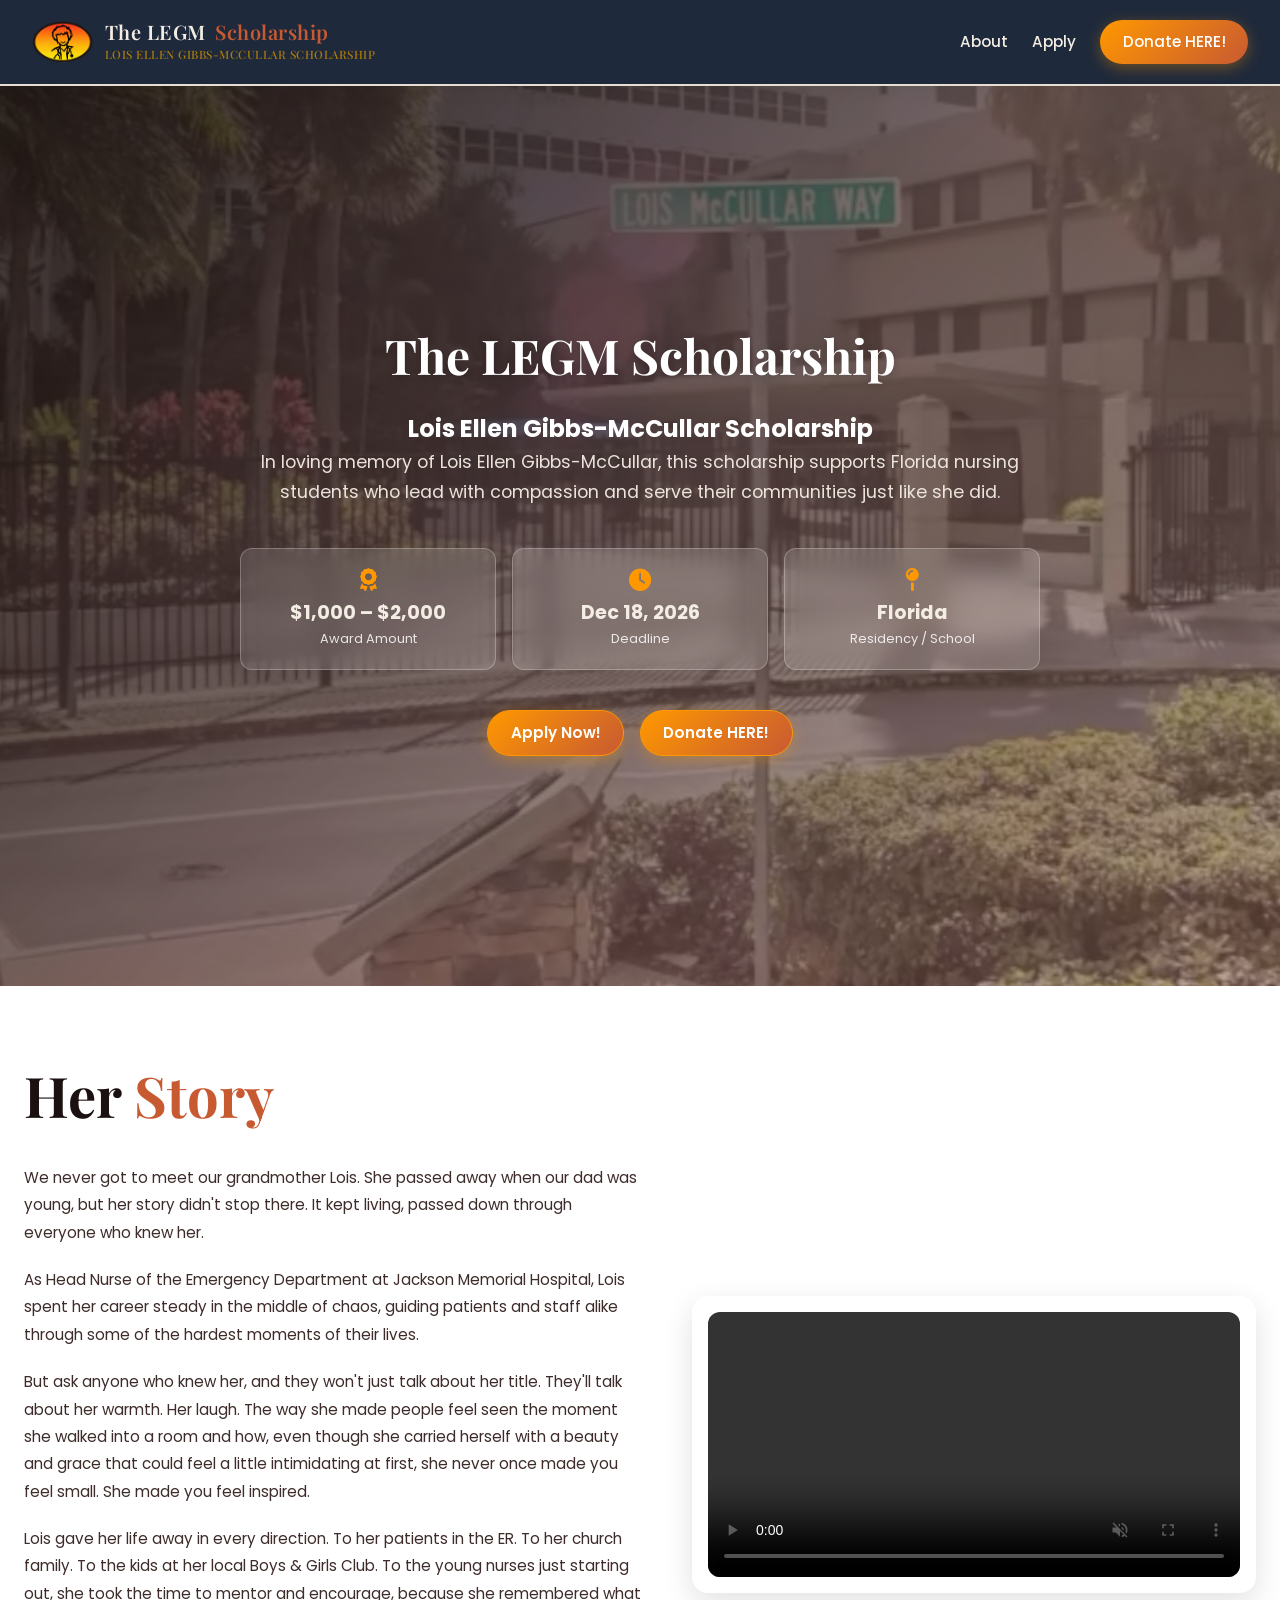
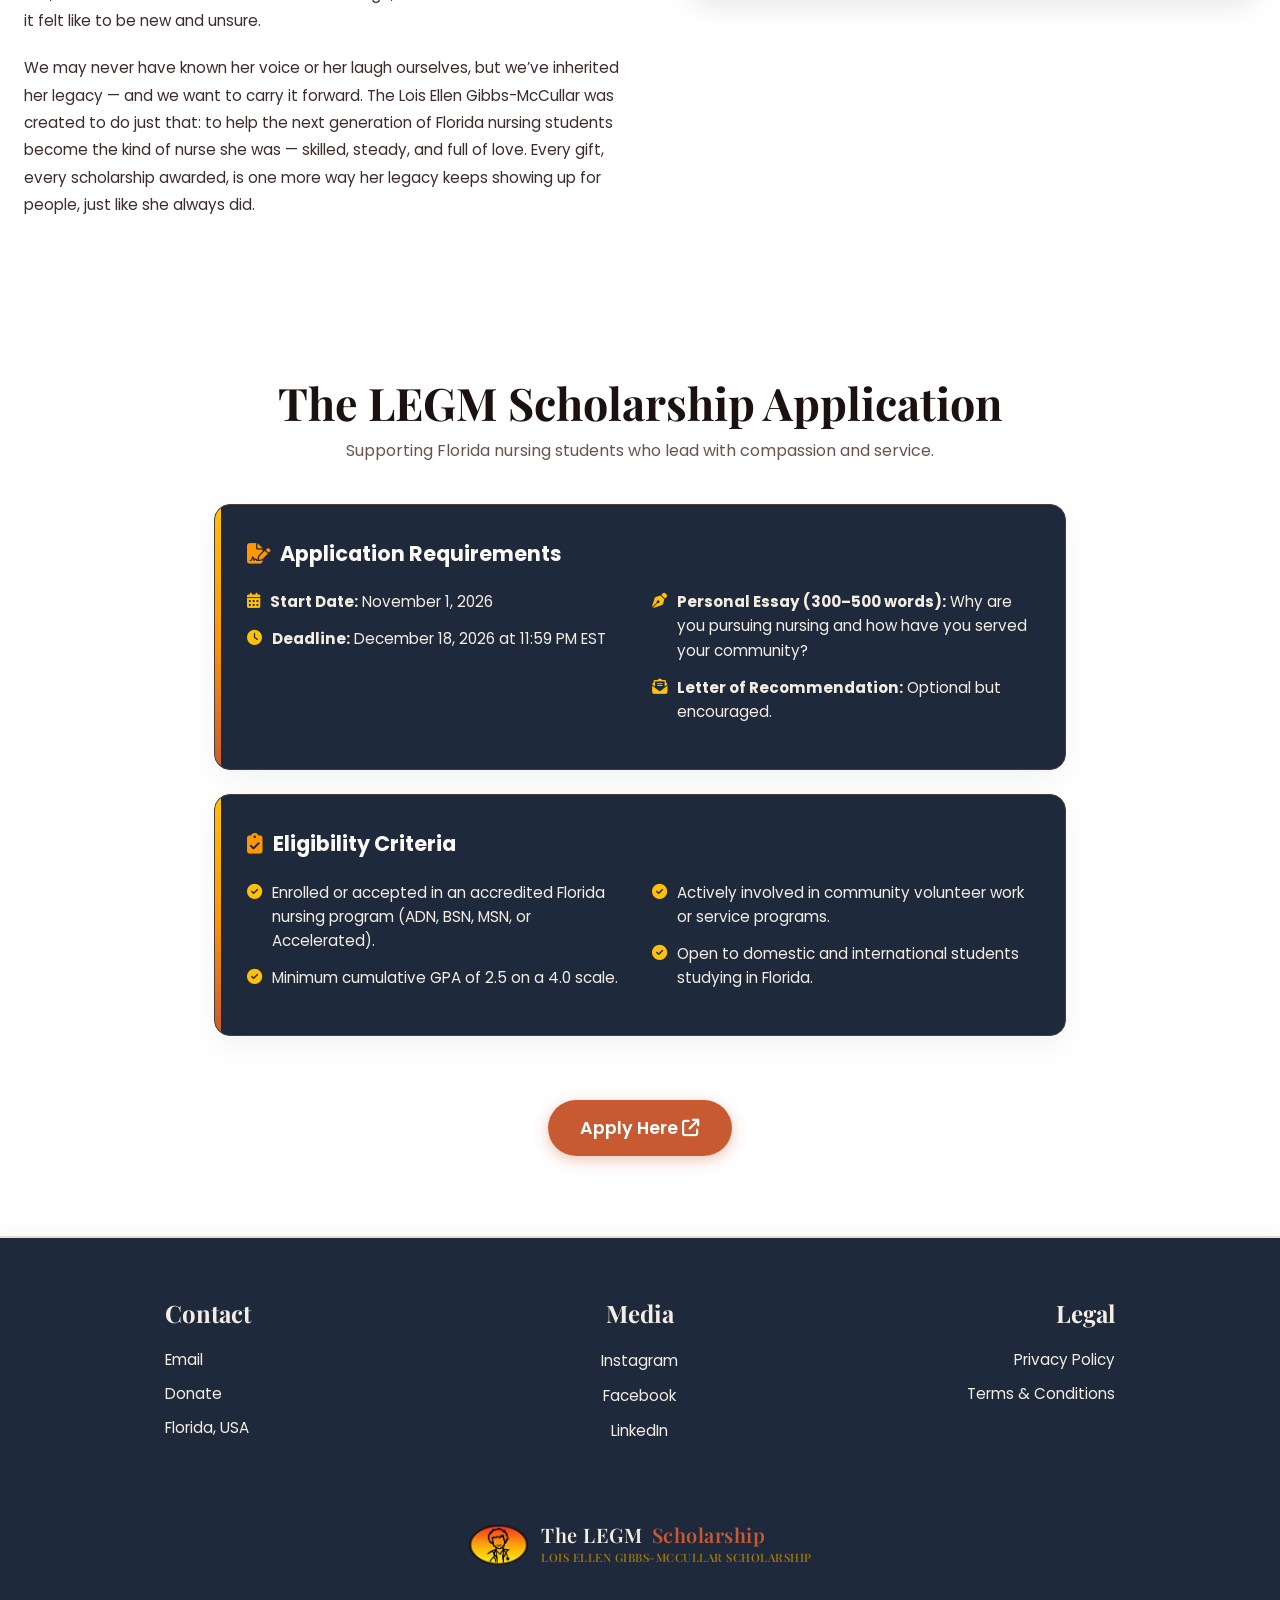
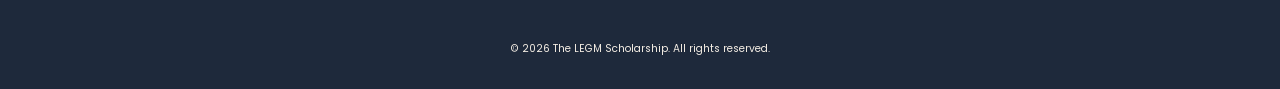
==== index.html @ d41ad4ac "Initial site" ====
<!-- Title: Lois Ellen Gibbs-McCullar Scholarship
     File: index.html
     Date: October 27, 2026 -->

<!DOCTYPE html>
<html lang="en">
<head>
    <meta charset="UTF-8">
    <title>The Lois Scholarship | Home</title>
    <meta name="viewport" content="width=device-width, initial-scale=1.0">
    <link rel="icon" type="image/png" href="images/logo.png">
    <link rel="stylesheet" href="https://cdnjs.cloudflare.com/ajax/libs/font-awesome/6.4.0/css/all.min.css">
    <link rel="preconnect" href="https://fonts.googleapis.com">
    <link rel="preconnect" href="https://fonts.gstatic.com" crossorigin>
    <link href="https://fonts.googleapis.com/css2?family=Playfair+Display:ital,wght@0,600;1,400&family=Poppins:wght@300;400;500;600;700&display=swap" rel="stylesheet">
    <link rel="stylesheet" href="styles.css">
</head>
<body>
    <div class="main">
        <!-- Sticky Navigation -->
        <nav class="navbar">
            <a href="index.html" class="logo-link">
                <img src="images/logo.png" alt="The Lois Scholarship Logo" class="nav-logo-img">
                <div class="logo">
                   <div class="logo-title">The LEGM <span>Scholarship</span></div>
                   <span class="logo-subtext">Lois Ellen Gibbs-McCullar Scholarship</span>
                </div>
            </a>
            <ul class="nav-links">
                <li><a href="#about">About</a></li>
                <li><a href="#apply">Apply</a></li>
                <li><a href="https://givebutter.com/loismemorialscholarship" class="btn donate-btn">Donate HERE!</a></li>
            </ul>
        </nav>

        <!-- SECTION 1: HERO -->
        <section id="home" class="hero snap-section">

            <img src="images/street.jpg" alt="LEGM sign" class="back-image"
                style="position: absolute; top:0; left:0; width: 100%; height: 100%; object-fit:cover; z-index:1;">

            <video autoplay muted playsinline class="back-video">
                <source src="images/students.mp4" type="video/mp4">
            </video>

            <div class="hero-overlay"></div>

            <div class="hero-content">
                <h1><strong>The LEGM Scholarship</strong></h1>
                <h2>Lois Ellen Gibbs-McCullar Scholarship</h2>
                <p class="mission-statement">
                    In loving memory of Lois Ellen Gibbs-McCullar, this scholarship supports 
                    Florida nursing students who lead with compassion and serve their communities just like she did.
                </p>
               
                <!-- Stats Grid -->
                <div class="stats-grid">
                    <div class="stat-card">
                        <i class="fa-solid fa-award stat-icon"></i>
                        <div class="stat-title">$1,000 – $2,000</div>
                        <div class="stat-subtitle">Award Amount</div>
                    </div>
                    <div class="stat-card">
                        <i class="fa-solid fa-clock stat-icon"></i>
                        <div class="stat-title">Dec 18, 2026</div>
                        <div class="stat-subtitle">Deadline</div>
                    </div>
                    <div class="stat-card">
                        <i class="fa-solid fa-map-pin stat-icon"></i>
                        <div class="stat-title">Florida</div>
                        <div class="stat-subtitle">Residency / School</div>
                    </div>
                </div>

                <div class="hero-btns">
                    <a href="#apply" class="btn primary-btn">Apply Now!</a>
                    <a href="https://givebutter.com/loismemorialscholarship" class="btn secondary-btn">Donate HERE!</a>
                </div>
            </div>
        </section>

        <!-- SECTION 2: ABOUT -->
        <section id="about" class="about-container snap-section">
            <div class="about-grid">
                <!-- Left Narrative Column -->
                <div class="about-content">
                    <h2>Her <span>Story</span></h2>
                    <p class="story-paragraph">
                        We never got to meet our grandmother Lois. She passed away when our dad was young, but her story didn't stop there. It kept living, passed down through everyone who knew her.
                    </p>
                    <p class="story-paragraph">
                        As Head Nurse of the Emergency Department at Jackson Memorial Hospital, Lois spent her career steady in the middle of chaos, guiding patients and staff alike through some of the hardest moments of their lives.
                    </p>
                    <p class="story-paragraph">
                        But ask anyone who knew her, and they won't just talk about her title. They'll talk about her warmth. Her laugh. The way she made people feel seen the moment she walked into a room and how, even though she carried herself with a beauty and grace that could feel a little intimidating at first, she never once made you feel small. She made you feel inspired.
                    </p>
                    <p class="story-paragraph">
                        Lois gave her life away in every direction. To her patients in the ER. To her church family. To the kids at her local Boys & Girls Club. To the young nurses just starting out, she took the time to mentor and encourage, because she remembered what it felt like to be new and unsure.
                    </p>
                    <p class="story-paragraph">
                        We may never have known her voice or her laugh ourselves, but we’ve inherited her legacy — and we want to carry it forward. The Lois Ellen Gibbs-McCullar was created to do just that: to help the next generation of Florida nursing students become the kind of nurse she was — skilled, steady, and full of love. Every gift, every scholarship awarded, is one more way her legacy keeps showing up for people, just like she always did.
                    </p>
                </div>

                <!-- Right Photo/Slideshow Column -->
                <div class="about-media">
                    <div class="slideshow-box">
                        <video class="slideshow-video" autoplay muted loop playinsline controls preload="metadata" >
                            <source src="images/slideshow.mp4" type="video/mp4">
                        </video>
                    </div>
                </div>
            </div>
        </section>

        <!-- SECTION 3: APPLY -->
        <section id="apply" class="apply-container snap-section">
            <div class="page-header">
                <h1><strong>The LEGM Scholarship Application</strong></h1>
                <p>Supporting Florida nursing students who lead with compassion and service.</p>
            </div>

            <!-- Criteria Card 1: Requirements & Submissions -->
            <div class="info-card">
                <div class="card-accent"></div>
                <h2><i class="fa-solid fa-file-signature"></i> Application Requirements</h2>
                <div class="criteria-grid">
                    <ul>
                        <li>
                            <i class="fa-solid fa-calendar-days check-icon"></i>
                            <span><strong>Start Date:</strong> November 1, 2026</span>
                        </li>
                        <li>
                            <i class="fa-solid fa-clock check-icon"></i>
                            <span><strong>Deadline:</strong> December 18, 2026 at 11:59 PM EST</span>
                        </li>
                    </ul>
                    <ul>
                        <li>
                            <i class="fa-solid fa-pen-nib check-icon"></i>
                            <span><strong>Personal Essay (300–500 words):</strong> Why are you pursuing nursing and how have you served your community?</span>
                        </li>
                        <li>
                            <i class="fa-solid fa-envelope-open-text check-icon"></i>
                            <span><strong>Letter of Recommendation:</strong> Optional but encouraged.</span>
                        </li>
                    </ul>
                </div>
            </div>

            <!-- Criteria Card 2: Overview & Dates -->
            <div class="info-card">
                <div class="card-accent"></div>
                <h2><i class="fa-solid fa-clipboard-check"></i> Eligibility Criteria</h2>
                <div class="criteria-grid">
                    <ul>
                        <li>
                            <i class="fa-solid fa-circle-check check-icon"></i>
                            <span>Enrolled or accepted in an accredited Florida nursing program (ADN, BSN, MSN, or Accelerated).</span>
                        </li>
                        <li>
                            <i class="fa-solid fa-circle-check check-icon"></i>
                            <span>Minimum cumulative GPA of 2.5 on a 4.0 scale.</span>
                        </li>
                    </ul>
                    <ul>
                        <li>
                            <i class="fa-solid fa-circle-check check-icon"></i>
                            <span>Actively involved in community volunteer work or service programs.</span>
                        </li>
                        <li>
                            <i class="fa-solid fa-circle-check check-icon"></i>
                            <span>Open to domestic and international students studying in Florida.</span>
                        </li>
                    </ul>
                </div>
            </div>

            <!-- Apply Button linking to Google Form -->
            <div class="cta-center">
                <a href="https://docs.google.com/forms/d/e/1FAIpQLScjg8ZA2EjLkrq7phzLdWH004z3dIGxTHltEd-96Vn07pRfsg/viewform?usp=header" class="btn apply-now-btn" target="_blank" rel="noopener noreferrer">
                    Apply Here <i class="fa-solid fa-arrow-up-right-from-square"></i>
                </a>
            </div>
        </section>
    </div>

    <!-- Footer -->
    <footer class="footer-content">
        <div class="footer-container">
          
            <div class="footer-top">
                <div class="footer-col left-col">
                    <h3>Contact</h3>
                    <p><a href="mailto:loismccullarscholarship@gmail.com">Email</a></p>
                    <p><a href="https://givebutter.com/loismemorialscholarship" target="_blank" rel="noopener noreferrer">Donate</a></p>
                    <p>Florida, USA</p>
                </div>

                <div class="footer-col center-col">
                    <h3>Media</h3>
                    <ul class="footer-links">
                        <li><a href="https://www.instagram.com/loisscholarship/" target="_blank" rel="noopener noreferrer">Instagram</a></li>
                        <li><a href="https://www.facebook.com/loisscholarship/" target="_blank" rel="noopener noreferrer">Facebook</a></li>
                        <li><a href="https://www.linkedin.com/company/lois-ellen-gibbs-mccullar-scholarship/?viewAsMember=true" target="_blank" rel="noopener noreferrer">LinkedIn</a></li>
                    </ul>
                </div>
                
                <div class="footer-col right-col">
                    <h3>Legal</h3>
                    <p><a href="privacy.html">Privacy Policy</a></p>
                    <p><a href="terms.html">Terms & Conditions</a></p>
                </div>
            </div>

            <div class="footer-bottom">
                <a href="#home" class="logo-link">
                    <img src="images/logo.png" alt="The Lois Scholarship Logo" class="nav-logo-img">
                    <div class="logo">
                        <div class="logo-title">The LEGM <span>Scholarship</span></div>
                   <span class="logo-subtext">Lois Ellen Gibbs-McCullar Scholarship</span>
               
                    </div>
                </a>
                <p class="copyright">&copy; 2026 The LEGM Scholarship. All rights reserved.</p>
            </div>
        </div>
    </footer>
    <script src="header.js"></script>
    <script src="hero-intro.js"></script>
</body>
</html>
---- styles.css ----
/*  Title: Lois Ellen Gibbs-McCullar Scholarship
    File: styles.css
    Date: October 27, 2026 */

:root { 
  /* MASTER PALETTE (Warm Earth & Logo-Aligned: Espresso, Warm Amber, Terracotta, Cream) */
  --palette-espresso: #1B1110;          /* Deep Logo Border Color */
  --palette-dark-charcoal: #2D2322;    /* Secondary Dark / Card Backgrounds */
  --palette-warm-brown: #5A423E;       /* Rich Brown for Text/Headings */
  --palette-terracotta: #C85A32;       /* Deep Warm Accent / Primary Buttons */
  --palette-amber: #FF9800;            /* Vibrant Logo-Matching Amber/Orange */
  --palette-yellow-gold: #FFC107;      /* Logo Yellow / Highlights */
  --palette-cream: #FCF9F5;            /* Warm Cream Background */
  --palette-cream-soft: #F4EDE4;       /* Soft Light Beige */
  --palette-header-footer: #1E293B;     /* Warm Soft Cream for Header & Footer */
  --palette-header-footer-border: #334155;

  /* NAVIGATION BAR SPECIFICS (Warm Soft Cream Header with Logo-Coordinated Accents) */
  --nav-bg-start: var(--palette-header-footer);
  --nav-bg-end: var(--palette-header-footer);
  --nav-bottom-border: #E6DDD3;                  /* Soft framing border line */
  --nav-logo-text: var(--palette-espresso);     /* Logo text color */
  --nav-logo-accent: var(--palette-terracotta);   /* Logo highlighted word */
  --nav-link-color: var(--palette-cream-soft);    /* Default nav link color */
  --nav-link-hover: var(--palette-terracotta);    /* Hover state for nav links */

  /* HERO SECTION SPECIFICS*/
  --hero-overlay-start: rgba(27, 17, 16, 0.85);
  --hero-overlay-mid: rgba(90, 66, 62, 0.75);
  --hero-overlay-end: rgba(138, 98, 90, 0.55);
  --hero-heading-color: #FFFFFF;
  --hero-subtext-color: var(--palette-cream-soft);
  --hero-stat-card-bg: rgba(255, 255, 255, 0.12);
  --hero-stat-card-border: rgba(255, 255, 255, 0.25);
  --hero-stat-icon: var(--palette-amber);    /* Icons inside hero stat cards */
  --hero-stat-title: var(--palette-cream-soft);   /* Stat card titles (numbers) */
  
  /* BUTTON SPECIFICS */
  --btn-donate-bg-start: var(--palette-amber);
  --btn-donate-bg-end: var(--palette-terracotta);
  --btn-primary-bg-start: var(--palette-terracotta);
  --btn-primary-bg-end: var(--palette-terracotta);
  --btn-apply-bg-start: var(--palette-terracotta);
  --btn-apply-bg-end: var(--palette-terracotta);
  --btn-secondary-border: #FFFFFF;
  --btn-secondary-hover-bg: rgba(255, 255, 255, 0.15); /*DONATE HERE HERO SEC */

  /* ABOUT SECTION SPECIFICS*/
  --about-heading-main: var(--palette-espresso);   /* Main title ("Her Story") */
  --about-heading-span: var(--palette-terracotta);     /* Highlighted word ("Story") */
  --about-text-color: #3D2C2A;
  --slideshow-box-bg: transparent;
  --slideshow-border: var(--palette-amber);

  /* APPLY SECTION SPECIFICS */
  --apply-heading: var(--palette-espresso);
  --apply-subheading: #6B524E;
  --apply-card-bg: #1E293B;
  --apply-card-border: #4A3B38;
  --apply-card-title: var(--palette-cream);
  --apply-card-icon: var(--palette-amber);        /* Icons in card headers */
  --apply-check-icon: var(--palette-yellow-gold);       /* Checkmarks in criteria list */
  --card-accent-top: var(--palette-yellow-gold);      /* Vertical card accent bar gradient */
  --card-accent-mid: var(--palette-amber);
  --card-accent-bottom: var(--palette-terracotta);

  /* PRIVACY SECTION SPECIFICS */
  --privacy-text-color: #3D2C2A;
  --privacy-heading-color: var(--palette-espresso);

  /* FOOTER SPECIFICS (Warm Soft Cream Footer) */
  --footer-bg-start: var(--palette-header-footer);
  --footer-bg-end: var(--palette-header-footer);
  --footer-border-top: #E6DDD3;
  --footer-heading: var(--palette-cream-soft);    /* Footer H3 column headers */
  --footer-link-color: var(--palette-cream-soft);   /* Footer text & links */
  --footer-link-hover: var(--palette-terracotta);
  --footer-icon: var(--palette-terracotta);       /* Footer contact icons */
  --footer-divider: rgba(27, 17, 16, 0.1);
  --footer-copyright: var(--palette-cream-soft);

  /* GLOBAL / BASE SPECIFICS */
  --bg-body-gradient-top: var(--palette-cream);
  --bg-body-gradient-mid: var(--palette-cream-soft);
  --bg-body-gradient-bottom: #E8DED1;
  --font-main: 'Poppins', sans-serif;
  --font-serif: 'Playfair Display', Georgia, serif;
}

/*  Base Layout  */
* {
  box-sizing: border-box;
  margin: 0;
  padding: 0;
}

html {
  scroll-behavior: smooth;
  scroll-snap-type: y proximity;
}

body {
  font-family: var(--font-main);
  background: linear-gradient(180deg, var(--bg-body-gradient-top) 0%, var(--bg-body-gradient-mid) 50%, var(--bg-body-gradient-bottom) 100%);
  background-attachment: fixed;
  color: var(--about-text-color);
  line-height: 1.6;
}

.main {
  min-height: 100vh;
  display: flex;
  flex-direction: column;
}

.snap-section {
  scroll-snap-align: start;
  min-height: 100vh;
  display: flex;
  flex-direction: column;
  justify-content: center;
}

/* --- Navigation Bar --- */
.navbar {
  position: sticky;
  top: 0;
  z-index: 1000;
  display: flex;
  justify-content: space-between;
  align-items: center;
  padding: 1.25rem 2rem;
  background: var(--palette-header-footer);
  color: var(--nav-link-color);
  border-bottom: 2px solid var(--nav-bottom-border);
  box-shadow: 0 4px 20px rgba(27, 17, 16, 0.05);
}

.logo-link {
  display: flex;
  align-items: center;
  gap: 12px;
  text-decoration: none;
  text-align: left;
  color: var(--nav-logo-text);
}

.logo {
  font-family: var(--font-serif);
  font-size: 1.5rem;
  font-weight: 700;
  letter-spacing: 0.5px;
  display: flex;
  flex-direction: column;
  text-align: left !important;
  align-items: flex-start;
}

.logo span {
  color: #C68A00;
  display: block;
  flex-direction: column;
  text-align: left !important;
  align-items: flex-start;
}

.logo-title {
  font-family: var(--font-serif);
  font-size: 1.25rem;
  font-weight: 600;
  line-height: 1.2;
  white-space: nowrap;
  color: var(--palette-cream-soft);
}
.logo-title span {
  color: var(--nav-logo-accent);
  display: inline;
  margin-left: 4px;

}

.logo-subtext {
  font-size: 0.72rem;
  letter-spacing: 0.5px;
  text-transform: uppercase;
  font-weight: 500;
  white-space: nowrap;
  color: var(--palette-warm-brown);
  opacity: 0.85;
  margin-top: 2px;
}

.nav-logo-img {
  height: 42px;
  width: auto;
  object-fit: contain;
  display: block;
}

.nav-links {
  display: flex;
  align-items: center;
  list-style: none;
  gap: 1.5rem;
}

.nav-links a {
  color: var(--nav-link-color);
  text-decoration: none;
  font-size: 0.95rem;
  font-weight: 500;
  transition: color 0.2s ease;
}

.nav-links a:hover,
.nav-links a.active {
  color: var(--nav-link-hover);
}

/* --- Buttons --- */
.btn {
  display: inline-block;
  padding: 0.6rem 1.4rem;
  border-radius: 30px;
  text-decoration: none;
  font-weight: 600;
  font-size: 0.95rem;
  transition: all 0.25s ease;
  cursor: pointer;
  border: none;
}

.donate-btn {
  background: linear-gradient(135deg, var(--btn-donate-bg-start), var(--btn-donate-bg-end));
  color: #FFFFFF !important;
  box-shadow: 0 4px 15px rgba(255, 152, 0, 0.35);
}

.donate-btn:hover {
  opacity: 0.92;
  transform: translateY(-2px);
}

/* Apply Now (hero section) */
.primary-btn {
  background: linear-gradient(135deg, var(--btn-donate-bg-start), var(--btn-donate-bg-end));
  color: #FFFFFF !important;
  box-shadow: 0 4px 15px rgba(255, 152, 0, 0.35);
  border: var(--palette-amber) 1px solid;
}

.primary-btn:hover {
  transform: translateY(-2px);
  color: var(--palette-yellow-gold);
}

/* Donate Here (hero section) */
.secondary-btn {
  background: linear-gradient(135deg, var(--btn-donate-bg-start), var(--btn-donate-bg-end));
  color: #FFFFFF !important;
  box-shadow: 0 4px 15px rgba(255, 152, 0, 0.35);
  border: var(--palette-amber) 1px solid;
}

.secondary-btn:hover {
  transform: translateY(-2px);
  color: var(--palette-yellow-gold);
}

.apply-now-btn {
  background: linear-gradient(135deg, var(--btn-apply-bg-start), var(--btn-apply-bg-end));
  color: #FFFFFF !important;
  padding: 0.85rem 2rem;
  font-size: 1.1rem;
  box-shadow: 0 4px 15px rgba(200, 90, 50, 0.35);
}

.apply-now-btn:hover {
  opacity: 0.9;
  transform: translateY(-2px);
}

/* Hero Section */
.hero {
  position: relative;
  min-height: 100vh;
  display: flex;
  align-items: center;
  justify-content: center;
  padding: 2rem 1rem;
  text-align: center;
  color: var(--hero-heading-color);
  overflow: hidden;
}

.back-video {
  position: absolute;
  top: 0;
  left: 0;
  width: 100%;
  height: 100%;
  object-fit: cover;
  z-index: 1;
}

.hero-overlay {
  position: absolute;
  top: 0;
  left: 0;
  width: 100%;
  height: 100%;
  background: linear-gradient(135deg, var(--hero-overlay-start), var(--hero-overlay-mid), var(--hero-overlay-end));
  z-index: 2;
}

.hero-content {
  position: relative;
  z-index: 3;
  max-width: 800px;
  width: 100%;
  margin: 0 auto;
}

.hero-content h1 {
  font-family: var(--font-serif);
  font-size: 3rem;
  margin-bottom: 1rem;
  text-shadow: 0 2px 10px rgba(0, 0, 0, 0.2);
}

.mission-statement {
  font-size: 1.1rem;
  opacity: 0.95;
  margin-bottom: 2.5rem;
  line-height: 1.7;
  color: var(--hero-subtext-color);
}

.stats-grid {
  display: grid;
  grid-template-columns: repeat(auto-fit, minmax(200px, 1fr));
  gap: 1rem;
  margin-bottom: 2.5rem;
}

.stat-card {
  background: var(--hero-stat-card-bg);
  backdrop-filter: blur(12px);
  border: 1px solid var(--hero-stat-card-border);
  padding: 1.25rem;
  border-radius: 12px;
  box-shadow: 0 8px 32px rgba(0, 0, 0, 0.1);
}

.stat-icon {
  font-size: 1.4rem;
  color: var(--hero-stat-icon);
  margin-bottom: 0.4rem;
}

.stat-title {
  font-size: 1.2rem;
  font-weight: 700;
  color: var(--hero-stat-title);
}

.stat-subtitle {
  font-size: 0.8rem;
  opacity: 0.85;
}

.hero-btns {
  display: flex;
  gap: 1rem;
  justify-content: center;
}

/*  About Section  */
.about-container {
  max-width: 1280px;
  margin: 0 auto;
  padding: 4rem 1.5rem;
}

.about-grid {
  display: grid;
  grid-template-columns: 1.1fr 1fr;
  gap: 3rem;
  align-items: center;
}

.about-content h2 {
  font-family: var(--font-serif);
  font-size: 3.5rem;
  color: var(--about-heading-main);
  margin-bottom: 1.5rem;
}

.about-content h2 span {
  color: var(--about-heading-span);
}

.story-paragraph {
  margin-bottom: 1.25rem;
  color: var(--about-text-color);
  line-height: 1.8;
  font-size: 0.95rem;
}

.slideshow-box {
  background: var(--slideshow-box-bg);
  border: none;
  border-radius: 16px;
  padding: 1rem;
  text-align: center;
  color: var(--slideshow-icon);
  box-shadow: 0 10px 30px rgba(27, 17, 16, 0.12);
}

.slideshow-video {
  display: block;
  width: 100%;
  height: auto;
  border-radius: 12px;
}

/*  Apply Section  */
.apply-container {
  max-width: 900px;
  margin: 0 auto;
  padding: 4rem 1.5rem;
}

.page-header {
  text-align: center;
  margin-bottom: 2.5rem;
}

.page-header h1 {
  font-family: var(--font-serif);
  font-size: 2.8rem;
  color: var(--apply-heading);
}

.page-header p {
  color: var(--apply-subheading);
}

.info-card {
  background: var(--apply-card-bg);
  border-radius: 16px;
  padding: 2rem;
  margin-bottom: 1.5rem;
  box-shadow: 0 10px 30px rgba(27, 17, 16, 0.05);
  position: relative;
  overflow: hidden;
  border: 1px solid var(--apply-card-border);
}

.card-accent {
  position: absolute;
  top: 0;
  left: 0;
  width: 6px;
  height: 100%;
  background: linear-gradient(to bottom, var(--card-accent-top), var(--card-accent-mid), var(--card-accent-bottom));
}

.info-card p, .criteria-grid li {
  color: var(--palette-cream-soft);
}

.info-card h2 {
  font-size: 1.3rem;
  color: var(--palette-cream);
  margin-bottom: 1.25rem;
  display: flex;
  align-items: center;
  gap: 0.6rem;
}

.info-card h2 i {
  color: var(--apply-card-icon);
}

.criteria-grid {
  display: grid;
  grid-template-columns: repeat(auto-fit, minmax(280px, 1fr));
  gap: 1.5rem;
}

.criteria-grid ul {
  list-style: none;
}

.criteria-grid li {
  display: flex;
  align-items: flex-start;
  gap: 0.6rem;
  margin-bottom: 0.8rem;
  font-size: 0.95rem;
}

.check-icon {
  color: var(--apply-check-icon);
  margin-top: 0.2rem;
}

.cta-center {
  text-align: center;
  margin: 2.5rem 0 1rem;
}


.page-header {
  margin-bottom: 2.5rem; 
  text-align: center;
}

/* Privacy Section  */
.privacy {
  padding: 4rem 1.5rem;
  max-width: 900px;
  margin: 0 auto;
}

.privacy-content {
  max-width: 900px;
  margin: 0 auto;
  padding: 0; 
}

.privacy-grid {
  display: grid;
  grid-template-columns: 1fr;
  gap: 2rem;
}

.privacy-content h3 {
  font-family: var(--font-serif);
  font-size: 2rem;
  color: var(--privacy-heading-color);
  margin-bottom: 0.4rem;
}

.privacy-paragraph {
  margin-bottom: 1.25rem;
  color: var(--privacy-text-color);
  line-height: 1.8;
  font-size: 0.95rem;
}

/* Terms & Conditions Section */
.terms {
  padding: 4rem 1.5rem;
  max-width: 900px;
  margin: 0 auto;
}

.terms-content {
  max-width: 900px;
  margin: 0 auto;
  padding: 0; 
}

.terms-grid {
  display: grid;
  grid-template-columns: 1fr;
  gap: 2rem;
}

.terms-content h3 {
  font-family: var(--font-serif);
  font-size: 2rem;
  color: var(--privacy-heading-color);
  margin-bottom: 0.4rem;
}

.terms-paragraph {
  margin-bottom: 1.25rem;
  color: var(--privacy-text-color);
  line-height: 1.8;
  font-size: 0.95rem;
}

/*  Footer Section  */
.footer-content {
  background: var(--palette-header-footer); 
  color: var(--footer-link-color);
  padding: 3.5rem 2rem 2rem;
  border-top: 2px solid var(--footer-border-top);
  box-shadow: 0 -4px 20px rgba(27, 17, 16, 0.04);
}
.footer-container {
  max-width: 1100px;
  margin: 0 auto;
  display: flex;
  flex-direction: column;
  align-items: center;
  gap: 2.5rem;
}

.footer-top {
  display: flex;
  justify-content: space-between;
  align-items: flex-start;
  width: 100%;
  max-width: 950px;
  gap: 2rem;
}

.footer-col {
  flex: 1;
}

.footer-col.left-col {
  text-align: left;
}

.footer-col.center-col {
  text-align: center;
}

.footer-col.right-col {
  text-align: right;
}

.footer-col h3 {
  font-family: var(--font-serif);
  color: var(--footer-heading);
  font-size: 1.5rem;
  margin-bottom: 1rem;
}

/* Links & Text Formatting */
.footer-col p {
  font-size: 0.95rem;
  margin-bottom: 0.6rem;
  color: var(--footer-link-color);
}

.footer-col p a {
  color: var(--footer-link-color);
  text-decoration: none;
  transition: color 0.2s ease;
}

.footer-col p a:hover {
  color: var(--footer-link-hover);
}

.footer-col p i {
  color: var(--footer-icon);
  margin-right: 0.4rem;
}

/* Media Text Links List */
.footer-links {
  list-style: none;
  padding: 0;
  margin: 0;
  display: flex;
  flex-direction: column;
  gap: 0.6rem;
}

.footer-links a {
  color: var(--footer-link-color);
  text-decoration: none;
  font-size: 0.95rem;
  transition: color 0.2s ease;
}

.footer-links a:hover {
  color: var(--footer-link-hover);
}

/* Bottom Copyright & Branding */
.footer-bottom {
  text-align: center;
  display: flex;
  flex-direction: column;
  align-items: center;
  gap: 0.6rem;
  padding-top: 2rem;
  border-top: 1px solid var(--footer-divider);
  width: 100%;
}

.footer img {
  height: 40px;
  width: auto;
  object-fit: contain;
  margin-bottom: 0.4rem;
}

.copyright {
  font-size: 0.65rem;
  color: var(--footer-copyright);
  padding-top: 4rem;
}

/* Hide-on-scroll header (works with header.js)  */
.navbar {
  transition: transform 0.3s ease;
}

.navbar.nav-hidden {
  transform: translateY(-100%);
  box-shadow: none; /* otherwise the shadow peeks out at the top edge */
}

/* Section jumps (#about, #apply, #home) land below the header, not under it */
html {
  scroll-padding-top: var(--nav-height, 86px);
}

@media (prefers-reduced-motion: reduce) {
  .navbar { transition: none; }
}

/* 
   RESPONSIVE: tablets & phones
   Replaces the old "Mobile Responsive Adjustments" and
   "MEDIA QUERIES" blocks. Keep at the very bottom of the file.
   Ordered from largest screen to smallest so smaller screens win.
   */

/* Phones: use the visible height, not the height behind the address bar */
.snap-section,
.hero {
  min-height: 100vh;   /* fallback for older browsers */
  min-height: 100svh;
}

/* The photo can never overflow its box */
.slideshow-box img {
  max-width: 100%;
  height: auto;
}

/*  Tablets (up to 1024px)  */
@media (max-width: 1024px) {
  html { scroll-snap-type: none; } /* snapping fights with tall sections on touch screens */
}

/*  Tablet portrait (up to 900px)  */
@media (max-width: 900px) {
  .about-grid { grid-template-columns: 1fr; gap: 2rem; }
  .about-content h2 { font-size: 2.75rem; }
  .about-media { width: 100%; max-width: 440px; margin: 0 auto; }
}

/* Large phones / small tablets (up to 768px)  */
@media (max-width: 768px) {
  .navbar { padding: 1rem 1.25rem; }
  .navbar .logo-subtext { display: none; } 
  .nav-links { gap: 1rem; }

  .hero-content h1 { font-size: 2.4rem; }
  .mission-statement { font-size: 1rem; }
  .hero-btns { flex-direction: column; align-items: center; }
  .page-header h1 { font-size: 2.2rem; }

  .about-container,
  .apply-container,
  .privacy,
  .terms { padding: 3rem 1.25rem; }

  .footer-content { padding: 2.5rem 1.25rem 1.5rem; }
  .footer-top { flex-direction: column; align-items: center; gap: 2rem; }
  .footer-col.left-col,
  .footer-col.center-col,
  .footer-col.right-col { text-align: center; }
  .copyright { padding-top: 1.5rem; }
}

/*  Phones (up to 640px) */
@media (max-width: 640px) {
  /* Header: logo on top, links underneath */
  .navbar {
    flex-direction: column;
    gap: 0.6rem;
    padding: 0.75rem 1rem;
  }
  .logo-title { font-size: 1.1rem; }
  .nav-links { gap: 1.25rem; justify-content: center; }
  .nav-links a { font-size: 0.9rem; padding: 0.35rem 0.25rem; } /* bigger tap area */
  .nav-links .donate-btn { padding: 0.45rem 1.1rem; }

  /* Hero */
  .hero { padding: 1.5rem 1rem; }
  .hero-content h1 { font-size: 2rem; }
  .hero-content h2 { font-size: 1.1rem; margin-bottom: 1rem; }
  .mission-statement { font-size: 0.95rem; margin-bottom: 1.5rem; }
  .stats-grid { grid-template-columns: 1fr; gap: 0.6rem; margin-bottom: 1.5rem; }
  .stat-card { padding: 0.8rem 1rem; }
  .stat-title { font-size: 1.05rem; }
  .hero-btns .btn { width: 100%; max-width: 280px; text-align: center; }

  /* About / Apply */
  .about-content h2 { font-size: 2.2rem; }
  .page-header h1 { font-size: 1.9rem; }
  .info-card { padding: 1.25rem; }
  .info-card h2 { font-size: 1.15rem; }
  .criteria-grid { grid-template-columns: 1fr; gap: 0.5rem; }
  .apply-now-btn { width: 100%; max-width: 320px; text-align: center; }

  /* Privacy / Terms / Footer */
  .privacy-content h3,
  .terms-content h3 { font-size: 1.5rem; }
  .footer-col h3 { font-size: 1.3rem; }
  .footer-bottom .logo-subtext { white-space: normal; }
}

/* Small phones (up to 480px)  */
@media (max-width: 480px) {
  .hero-content h1 { font-size: 1.75rem; }
  .about-content h2 { font-size: 1.9rem; }
  .page-header h1 { font-size: 1.6rem; }
  .info-card { padding: 1rem; }
}

/* Hero intro: slow-zooming image, crossfading with the video */
.back-image {
  object-position: center 5%;   
  transform-origin: center center;  /* zoom grows upward so the bottom stays in frame */
  animation: heroZoom 7s linear forwards;
  transition: opacity 1.5s ease;
}

@keyframes heroZoom {
  from { transform: scale(1); }
  to   { transform: scale(1.08); }
}

.back-video {
  opacity: 0;
  transition: opacity 1.5s ease;
}

.hero.video-ready .back-video { opacity: 1; }
.hero.video-ready .back-image { opacity: 0; }

@media (prefers-reduced-motion: reduce) {
  .back-image { animation: none; }
}
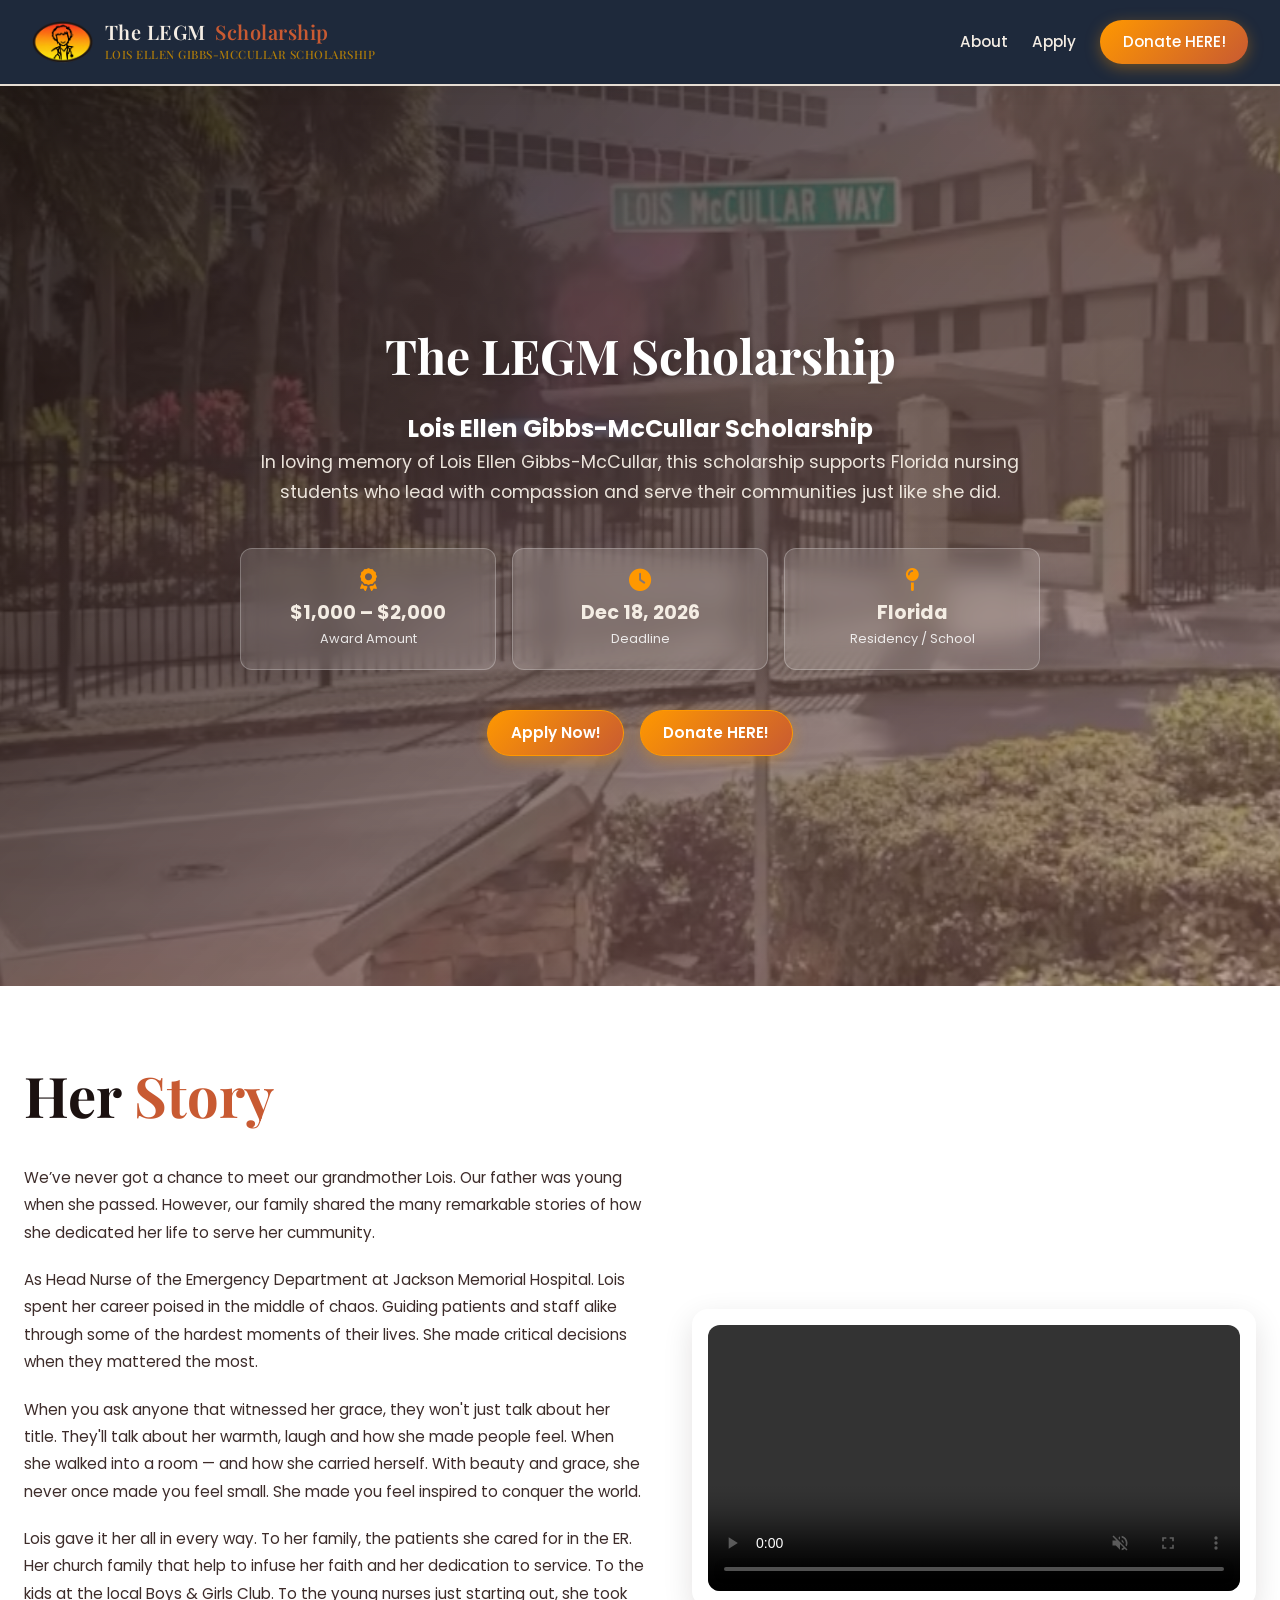
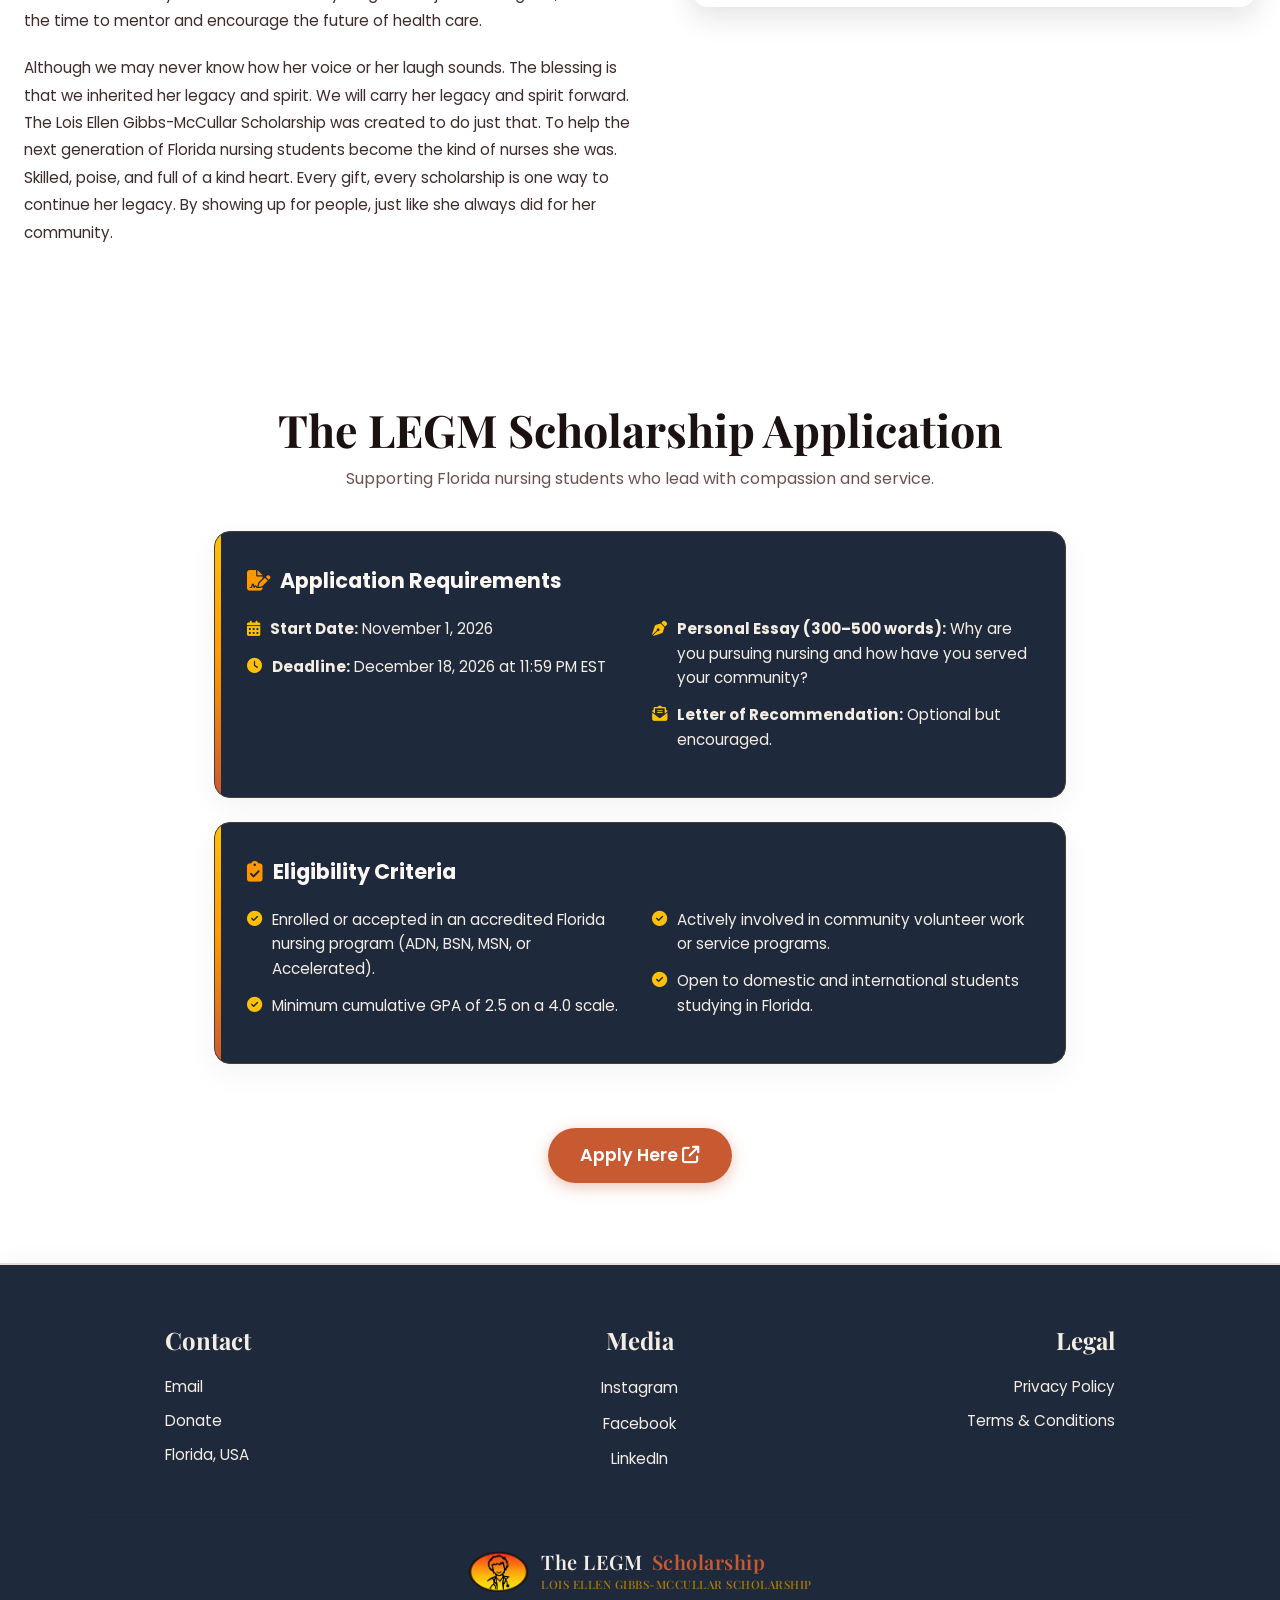
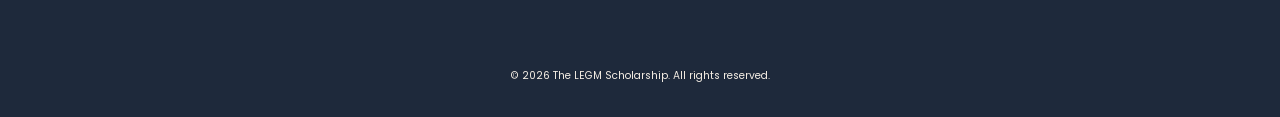
==== commit 1b6a3e38: "updated about,instagram,mobile video" ====
--- a/index.html
+++ b/index.html
@@ -86,26 +86,27 @@
                 <div class="about-content">
                     <h2>Her <span>Story</span></h2>
                     <p class="story-paragraph">
-                        We never got to meet our grandmother Lois. She passed away when our dad was young, but her story didn't stop there. It kept living, passed down through everyone who knew her.
-                    </p>
-                    <p class="story-paragraph">
-                        As Head Nurse of the Emergency Department at Jackson Memorial Hospital, Lois spent her career steady in the middle of chaos, guiding patients and staff alike through some of the hardest moments of their lives.
-                    </p>
-                    <p class="story-paragraph">
-                        But ask anyone who knew her, and they won't just talk about her title. They'll talk about her warmth. Her laugh. The way she made people feel seen the moment she walked into a room and how, even though she carried herself with a beauty and grace that could feel a little intimidating at first, she never once made you feel small. She made you feel inspired.
-                    </p>
-                    <p class="story-paragraph">
-                        Lois gave her life away in every direction. To her patients in the ER. To her church family. To the kids at her local Boys & Girls Club. To the young nurses just starting out, she took the time to mentor and encourage, because she remembered what it felt like to be new and unsure.
-                    </p>
-                    <p class="story-paragraph">
-                        We may never have known her voice or her laugh ourselves, but we’ve inherited her legacy — and we want to carry it forward. The Lois Ellen Gibbs-McCullar was created to do just that: to help the next generation of Florida nursing students become the kind of nurse she was — skilled, steady, and full of love. Every gift, every scholarship awarded, is one more way her legacy keeps showing up for people, just like she always did.
+                        We’ve never got a chance to meet our grandmother Lois. Our father was young when she passed. However, our family shared the many remarkable stories of how she dedicated her life to serve her cummunity.
+                    </p>
+                    <p class="story-paragraph">
+                        As Head Nurse of the Emergency Department at Jackson Memorial Hospital. Lois spent her career poised in the middle of chaos. Guiding patients and staff alike through some of the hardest moments of their lives. She made critical decisions when they mattered the most.
+
+                    </p>
+                    <p class="story-paragraph">
+                        When you ask anyone  that witnessed her grace, they won't just talk about her title. They'll talk about her warmth, laugh and how she made people feel. When she walked into a room — and how she carried herself. With  beauty and grace, she never once made you feel small. She made you feel inspired to conquer the world.
+                    </p>
+                    <p class="story-paragraph">
+                        Lois gave it her all in every way. To her family, the patients she cared for in the ER. Her church family that help to infuse her faith and her dedication to service. To the kids at the local Boys & Girls Club. To the young nurses just starting out, she took the time to mentor and encourage the future of health care.
+                    </p>
+                    <p class="story-paragraph">
+                        Although we may never know how her voice or her laugh sounds. The blessing is that we inherited her legacy and spirit. We will carry her legacy and spirit forward. The Lois Ellen Gibbs-McCullar Scholarship was created to do just that. To help the next generation of Florida nursing students become the kind of nurses she was. Skilled, poise, and full of a kind heart. Every gift, every scholarship is one  way  to continue her legacy. By showing up for people, just like she always did for her community.
                     </p>
                 </div>
 
                 <!-- Right Photo/Slideshow Column -->
                 <div class="about-media">
                     <div class="slideshow-box">
-                        <video class="slideshow-video" autoplay muted loop playinsline controls preload="metadata" >
+                        <video class="slideshow-video" autoplay muted loop playsinline controls preload="metadata" >
                             <source src="images/slideshow.mp4" type="video/mp4">
                         </video>
                     </div>
@@ -200,7 +201,7 @@
                 <div class="footer-col center-col">
                     <h3>Media</h3>
                     <ul class="footer-links">
-                        <li><a href="https://www.instagram.com/loisscholarship/" target="_blank" rel="noopener noreferrer">Instagram</a></li>
+                        <li><a href="https://www.instagram.com/lois.scholarship?srtk=MXRueG9rZ3RuMHZvbg==" target="_blank" rel="noopener noreferrer">Instagram</a></li>
                         <li><a href="https://www.facebook.com/loisscholarship/" target="_blank" rel="noopener noreferrer">Facebook</a></li>
                         <li><a href="https://www.linkedin.com/company/lois-ellen-gibbs-mccullar-scholarship/?viewAsMember=true" target="_blank" rel="noopener noreferrer">LinkedIn</a></li>
                     </ul>
